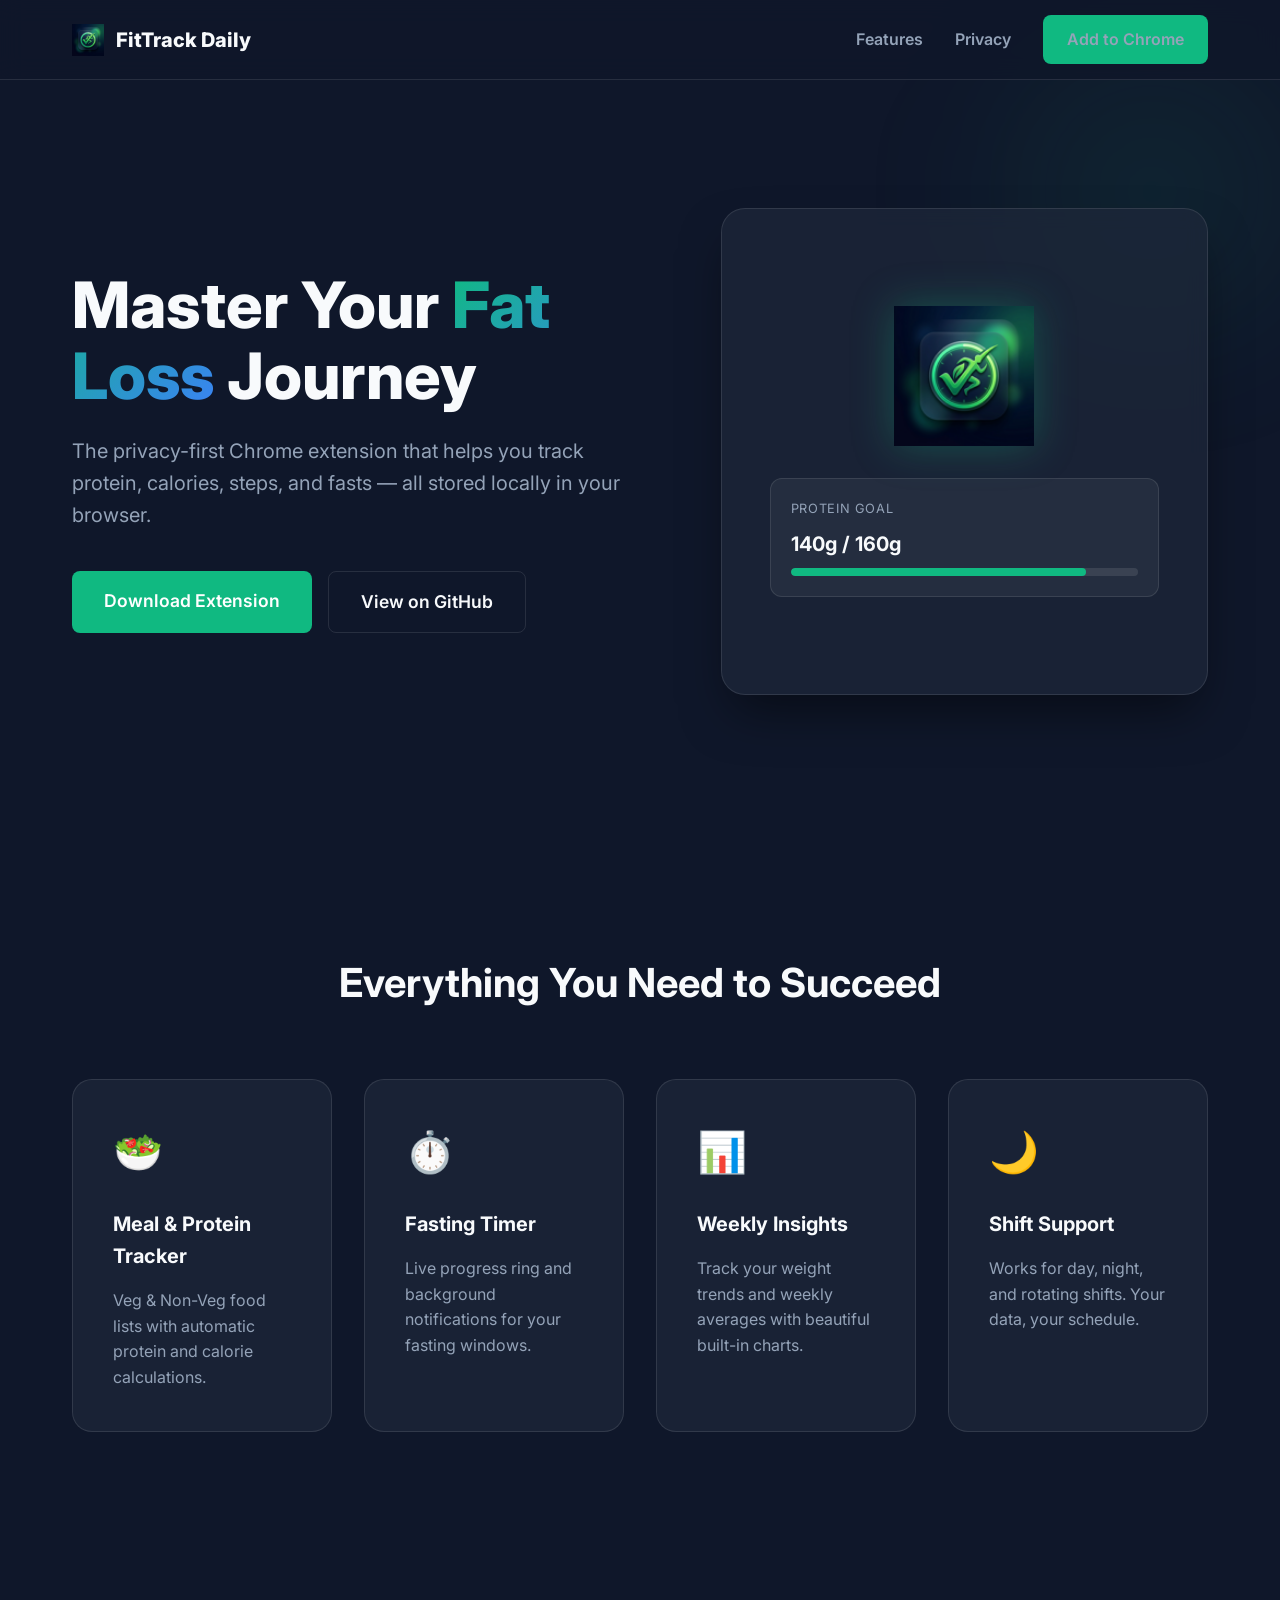
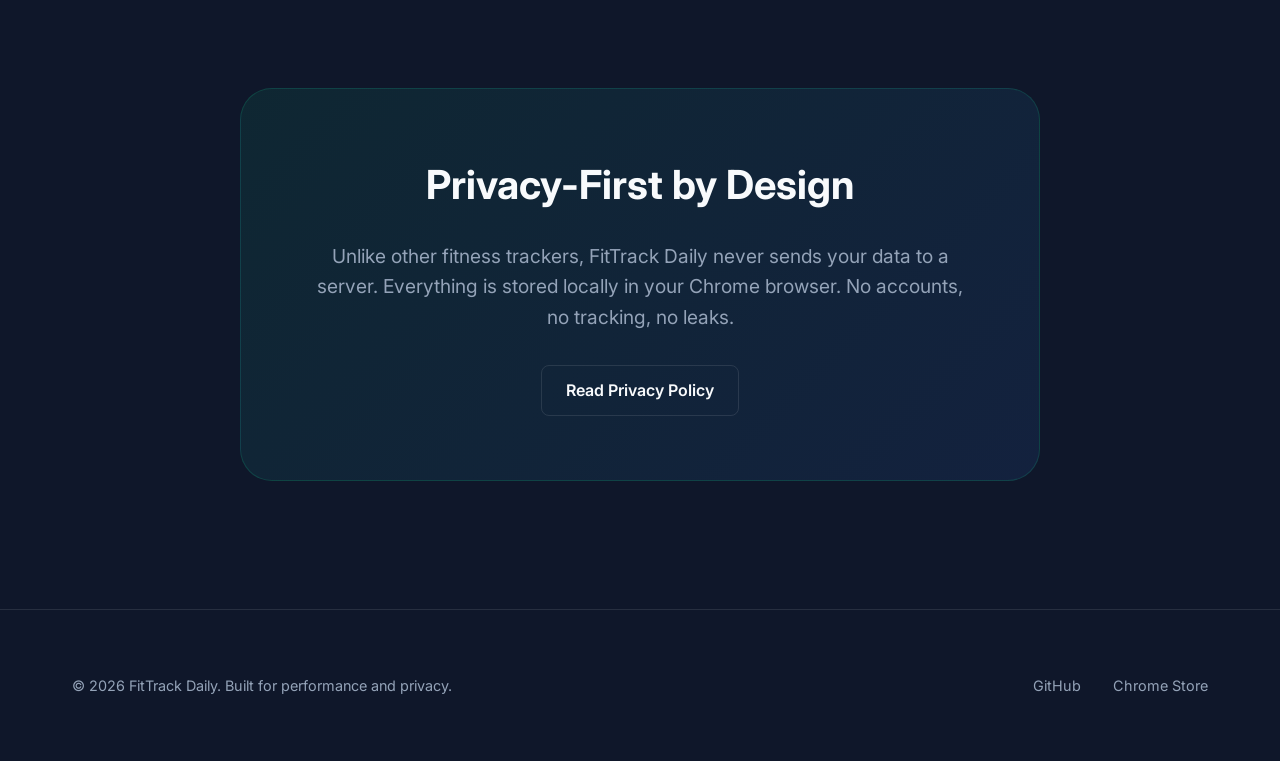
==== website/index.html @ a7be094e "feat: add landing page for the extension" ====
<!DOCTYPE html>
<html lang="en">

<head>
    <meta charset="UTF-8">
    <meta name="viewport" content="width=device-width, initial-scale=1.0">
    <title>FitTrack Daily — Privacy-First Fat Loss Tracker</title>
    <meta name="description"
        content="A privacy-first Chrome Extension for daily fat-loss tracking. Track protein, calories, steps, sleep, mood, and fasting progress 100% locally.">
    <link rel="stylesheet" href="style.css">
    <link rel="preconnect" href="https://fonts.googleapis.com">
    <link rel="preconnect" href="https://fonts.gstatic.com" crossorigin>
    <link href="https://fonts.googleapis.com/css2?family=Inter:wght@400;600;800&display=swap" rel="stylesheet">
</head>

<body>
    <nav>
        <div class="container nav-content">
            <div class="logo">
                <img src="../icons/icon48.png" alt="FitTrack Daily Logo">
                <span>FitTrack Daily</span>
            </div>
            <div class="nav-links">
                <a href="#features">Features</a>
                <a href="#privacy">Privacy</a>
                <a href="https://chrome.google.com/webstore" class="btn btn-primary">Add to Chrome</a>
            </div>
        </div>
    </nav>

    <header class="hero">
        <div class="container hero-content">
            <div class="hero-text">
                <h1>Master Your <span class="gradient-text">Fat Loss</span> Journey</h1>
                <p>The privacy-first Chrome extension that helps you track protein, calories, steps, and fasts — all
                    stored locally in your browser.</p>
                <div class="hero-cta">
                    <a href="https://chrome.google.com/webstore" class="btn btn-large btn-primary">Download
                        Extension</a>
                    <a href="https://github.com" class="btn btn-large btn-outline">View on GitHub</a>
                </div>
            </div>
            <div class="hero-image">
                <div class="image-mockup">
                    <img src="../icons/icon128.png" alt="Extension Icon" class="main-icon">
                    <div class="glass-card">
                        <div class="stat">
                            <span class="label">Protein Goal</span>
                            <span class="value">140g / 160g</span>
                            <div class="progress-bar">
                                <div class="progress" style="width: 85%"></div>
                            </div>
                        </div>
                    </div>
                </div>
            </div>
        </div>
    </header>

    <section id="features" class="features">
        <div class="container">
            <h2 class="section-title">Everything You Need to Succeed</h2>
            <div class="features-grid">
                <div class="feature-card">
                    <div class="feature-icon">🥗</div>
                    <h3>Meal & Protein Tracker</h3>
                    <p>Veg & Non-Veg food lists with automatic protein and calorie calculations.</p>
                </div>
                <div class="feature-card">
                    <div class="feature-icon">⏱️</div>
                    <h3>Fasting Timer</h3>
                    <p>Live progress ring and background notifications for your fasting windows.</p>
                </div>
                <div class="feature-card">
                    <div class="feature-icon">📊</div>
                    <h3>Weekly Insights</h3>
                    <p>Track your weight trends and weekly averages with beautiful built-in charts.</p>
                </div>
                <div class="feature-card">
                    <div class="feature-icon">🌙</div>
                    <h3>Shift Support</h3>
                    <p>Works for day, night, and rotating shifts. Your data, your schedule.</p>
                </div>
            </div>
        </div>
    </section>

    <section id="privacy" class="privacy-highlight">
        <div class="container">
            <div class="privacy-card">
                <h2>Privacy-First by Design</h2>
                <p>Unlike other fitness trackers, FitTrack Daily never sends your data to a server. Everything is stored
                    locally in your Chrome browser. No accounts, no tracking, no leaks.</p>
                <a href="../privacy_policy.html" class="btn btn-outline">Read Privacy Policy</a>
            </div>
        </div>
    </section>

    <footer>
        <div class="container footer-content">
            <p>&copy; 2026 FitTrack Daily. Built for performance and privacy.</p>
            <div class="footer-links">
                <a href="https://github.com">GitHub</a>
                <a href="https://chrome.google.com/webstore">Chrome Store</a>
            </div>
        </div>
    </footer>
</body>

</html>
---- website/style.css ----
:root {
    --primary: #10b981;
    --primary-dark: #059669;
    --bg: #0f172a;
    --text: #f8fafc;
    --text-muted: #94a3b8;
    --glass: rgba(30, 41, 59, 0.7);
    --border: rgba(255, 255, 255, 0.1);
}

* {
    margin: 0;
    padding: 0;
    box-sizing: border-box;
    font-family: 'Inter', sans-serif;
}

html {
    scroll-behavior: smooth;
}

body {
    background-color: var(--bg);
    color: var(--text);
    line-height: 1.6;
    overflow-x: hidden;
}

.container {
    max-width: 1200px;
    margin: 0 auto;
    padding: 0 2rem;
}

/* Nav */
nav {
    height: 80px;
    display: flex;
    align-items: center;
    border-bottom: 1px solid var(--border);
    position: sticky;
    top: 0;
    background: rgba(15, 23, 42, 0.8);
    backdrop-filter: blur(12px);
    z-index: 100;
}

.nav-content {
    display: flex;
    justify-content: space-between;
    align-items: center;
    width: 100%;
}

.logo {
    display: flex;
    align-items: center;
    gap: 0.75rem;
    font-weight: 800;
    font-size: 1.25rem;
}

.logo img {
    height: 32px;
    width: 32px;
}

.nav-links {
    display: flex;
    align-items: center;
    gap: 2rem;
}

.nav-links a {
    text-decoration: none;
    color: var(--text-muted);
    font-weight: 600;
    transition: color 0.3s;
}

.nav-links a:hover {
    color: var(--text);
}

/* Hero */
.hero {
    padding: 8rem 0;
    position: relative;
}

.hero::before {
    content: '';
    position: absolute;
    top: -10%;
    right: -10%;
    width: 40%;
    height: 50%;
    background: radial-gradient(circle, rgba(16, 185, 129, 0.1) 0%, transparent 70%);
    filter: blur(60px);
    z-index: -1;
}

.hero-content {
    display: grid;
    grid-template-columns: 1.2fr 1fr;
    gap: 4rem;
    align-items: center;
}

h1 {
    font-size: 4rem;
    line-height: 1.1;
    font-weight: 800;
    margin-bottom: 1.5rem;
}

.gradient-text {
    background: linear-gradient(135deg, #10b981 0%, #3b82f6 100%);
    -webkit-background-clip: text;
    -webkit-text-fill-color: transparent;
}

.hero-text p {
    font-size: 1.25rem;
    color: var(--text-muted);
    margin-bottom: 2.5rem;
    max-width: 600px;
}

.hero-cta {
    display: flex;
    gap: 1rem;
}

/* Buttons */
.btn {
    padding: 0.75rem 1.5rem;
    border-radius: 8px;
    text-decoration: none;
    font-weight: 600;
    transition: all 0.3s ease;
    display: inline-block;
}

.btn-large {
    padding: 1rem 2rem;
    font-size: 1.1rem;
}

.btn-primary {
    background: var(--primary);
    color: #fff;
}

.btn-primary:hover {
    background: var(--primary-dark);
    transform: translateY(-2px);
    box-shadow: 0 10px 20px -10px rgba(16, 185, 129, 0.5);
}

.btn-outline {
    border: 1px solid var(--border);
    color: var(--text);
}

.btn-outline:hover {
    background: var(--border);
    transform: translateY(-2px);
}

/* Mockup */
.hero-image {
    position: relative;
}

.image-mockup {
    background: var(--glass);
    border: 1px solid var(--border);
    border-radius: 24px;
    padding: 3rem;
    aspect-ratio: 1;
    display: flex;
    flex-direction: column;
    align-items: center;
    justify-content: center;
    position: relative;
    box-shadow: 0 25px 50px -12px rgba(0, 0, 0, 0.5);
    backdrop-filter: blur(10px);
}

.main-icon {
    width: 140px;
    height: 140px;
    margin-bottom: 2rem;
    filter: drop-shadow(0 0 20px rgba(16, 185, 129, 0.3));
}

.glass-card {
    background: rgba(255, 255, 255, 0.05);
    border: 1px solid var(--border);
    border-radius: 12px;
    padding: 1.25rem;
    width: 100%;
}

.stat {
    display: flex;
    flex-direction: column;
    gap: 0.5rem;
}

.stat .label {
    font-size: 0.8rem;
    color: var(--text-muted);
    text-transform: uppercase;
    letter-spacing: 0.05em;
}

.stat .value {
    font-size: 1.25rem;
    font-weight: 700;
}

.progress-bar {
    height: 8px;
    background: rgba(255, 255, 255, 0.1);
    border-radius: 4px;
    overflow: hidden;
}

.progress {
    height: 100%;
    background: var(--primary);
    border-radius: 4px;
}

/* Features */
.features {
    padding: 8rem 0;
}

.section-title {
    text-align: center;
    font-size: 2.5rem;
    margin-bottom: 4rem;
}

.features-grid {
    display: grid;
    grid-template-columns: repeat(auto-fit, minmax(250px, 1fr));
    gap: 2rem;
}

.feature-card {
    background: var(--glass);
    border: 1px solid var(--border);
    padding: 2.5rem;
    border-radius: 20px;
    transition: transform 0.3s;
}

.feature-card:hover {
    transform: translateY(-5px);
    border-color: rgba(16, 185, 129, 0.3);
}

.feature-icon {
    font-size: 2.5rem;
    margin-bottom: 1.5rem;
}

.feature-card h3 {
    margin-bottom: 1rem;
    font-size: 1.25rem;
}

.feature-card p {
    color: var(--text-muted);
}

/* Privacy */
.privacy-highlight {
    padding: 8rem 0;
}

.privacy-card {
    background: linear-gradient(135deg, rgba(16, 185, 129, 0.1) 0%, rgba(59, 130, 246, 0.1) 100%);
    border: 1px solid rgba(16, 185, 129, 0.2);
    padding: 4rem;
    border-radius: 32px;
    text-align: center;
    max-width: 800px;
    margin: 0 auto;
}

.privacy-card h2 {
    font-size: 2.5rem;
    margin-bottom: 1.5rem;
}

.privacy-card p {
    font-size: 1.2rem;
    color: var(--text-muted);
    margin-bottom: 2rem;
}

/* Footer */
footer {
    padding: 4rem 0;
    border-top: 1px solid var(--border);
}

.footer-content {
    display: flex;
    justify-content: space-between;
    align-items: center;
    color: var(--text-muted);
    font-size: 0.9rem;
}

.footer-links {
    display: flex;
    gap: 2rem;
}

.footer-links a {
    color: var(--text-muted);
    text-decoration: none;
}

.footer-links a:hover {
    color: var(--text);
}

/* Mobile */
@media (max-width: 968px) {
    .hero-content {
        grid-template-columns: 1fr;
        text-align: center;
    }

    .hero-text p {
        margin: 0 auto 2.5rem;
    }

    .hero-cta {
        justify-content: center;
    }

    h1 {
        font-size: 3rem;
    }

    .image-mockup {
        max-width: 400px;
        margin: 0 auto;
    }
}
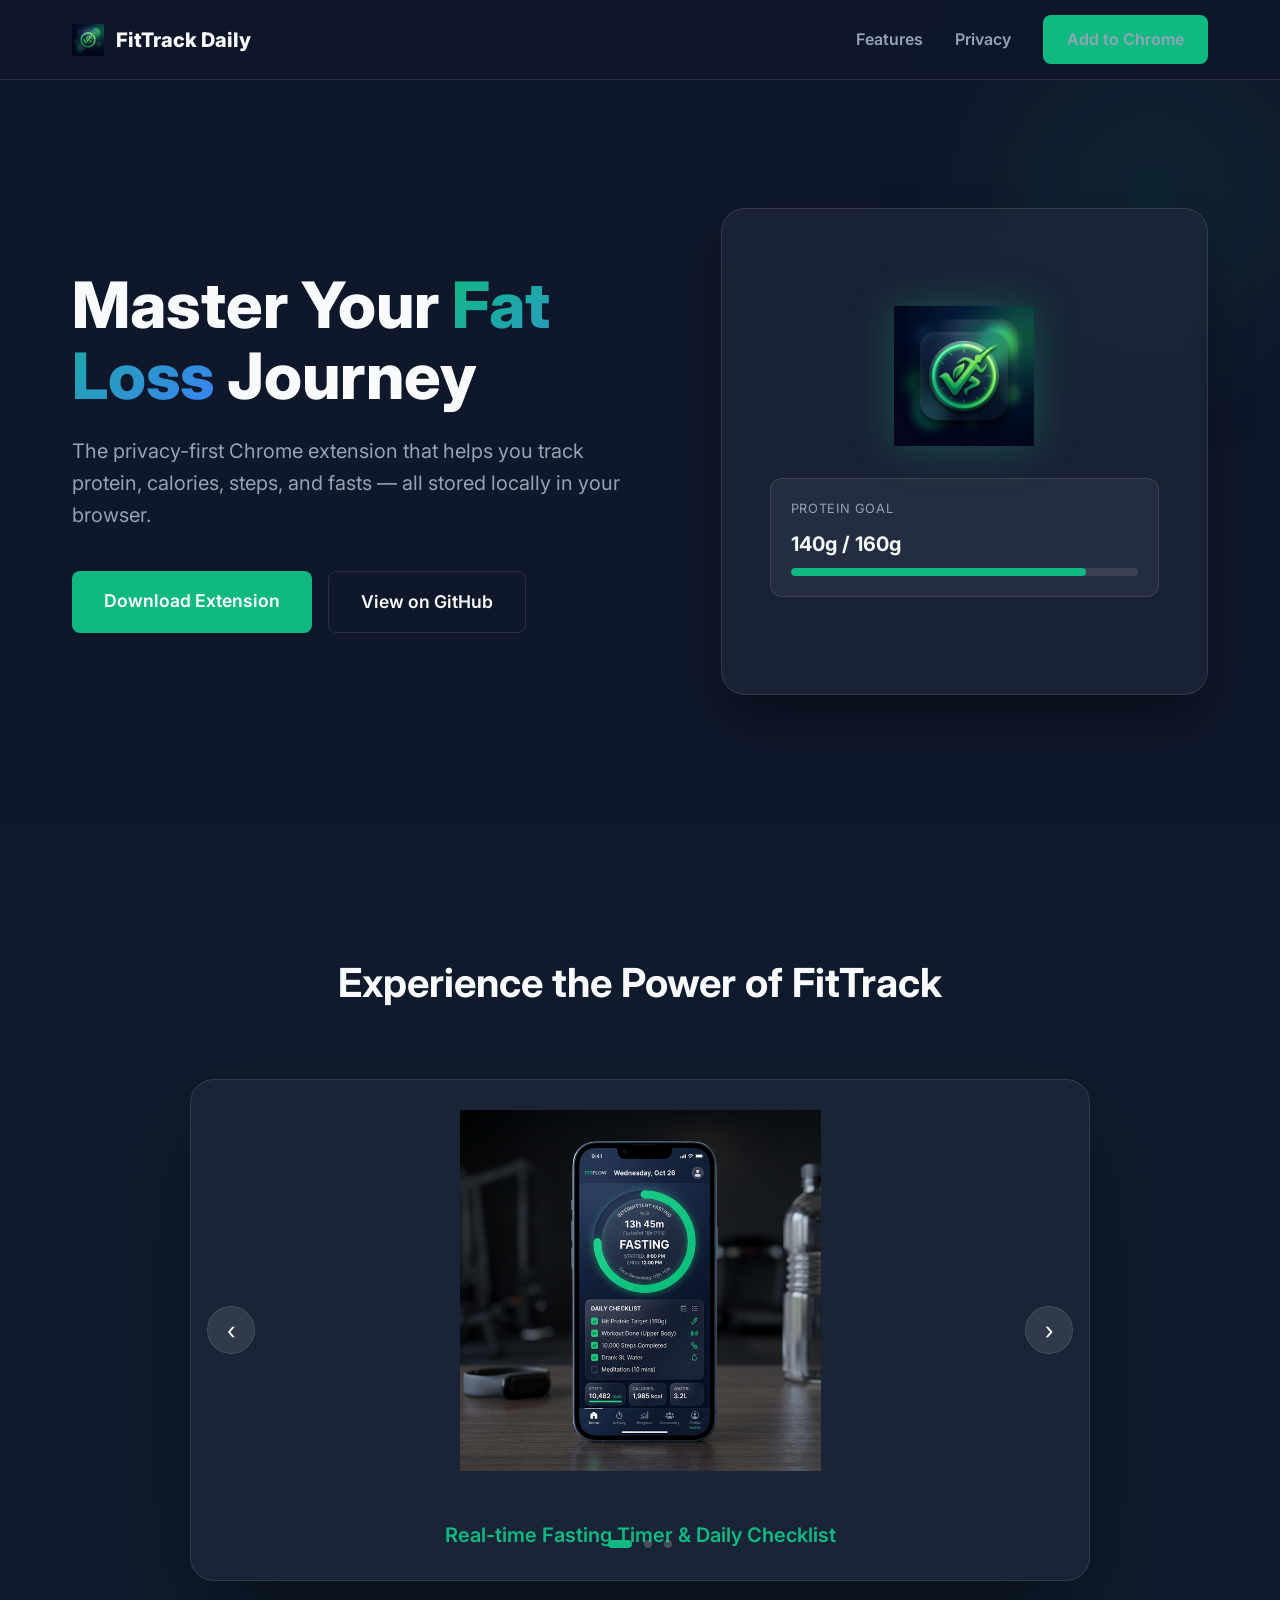
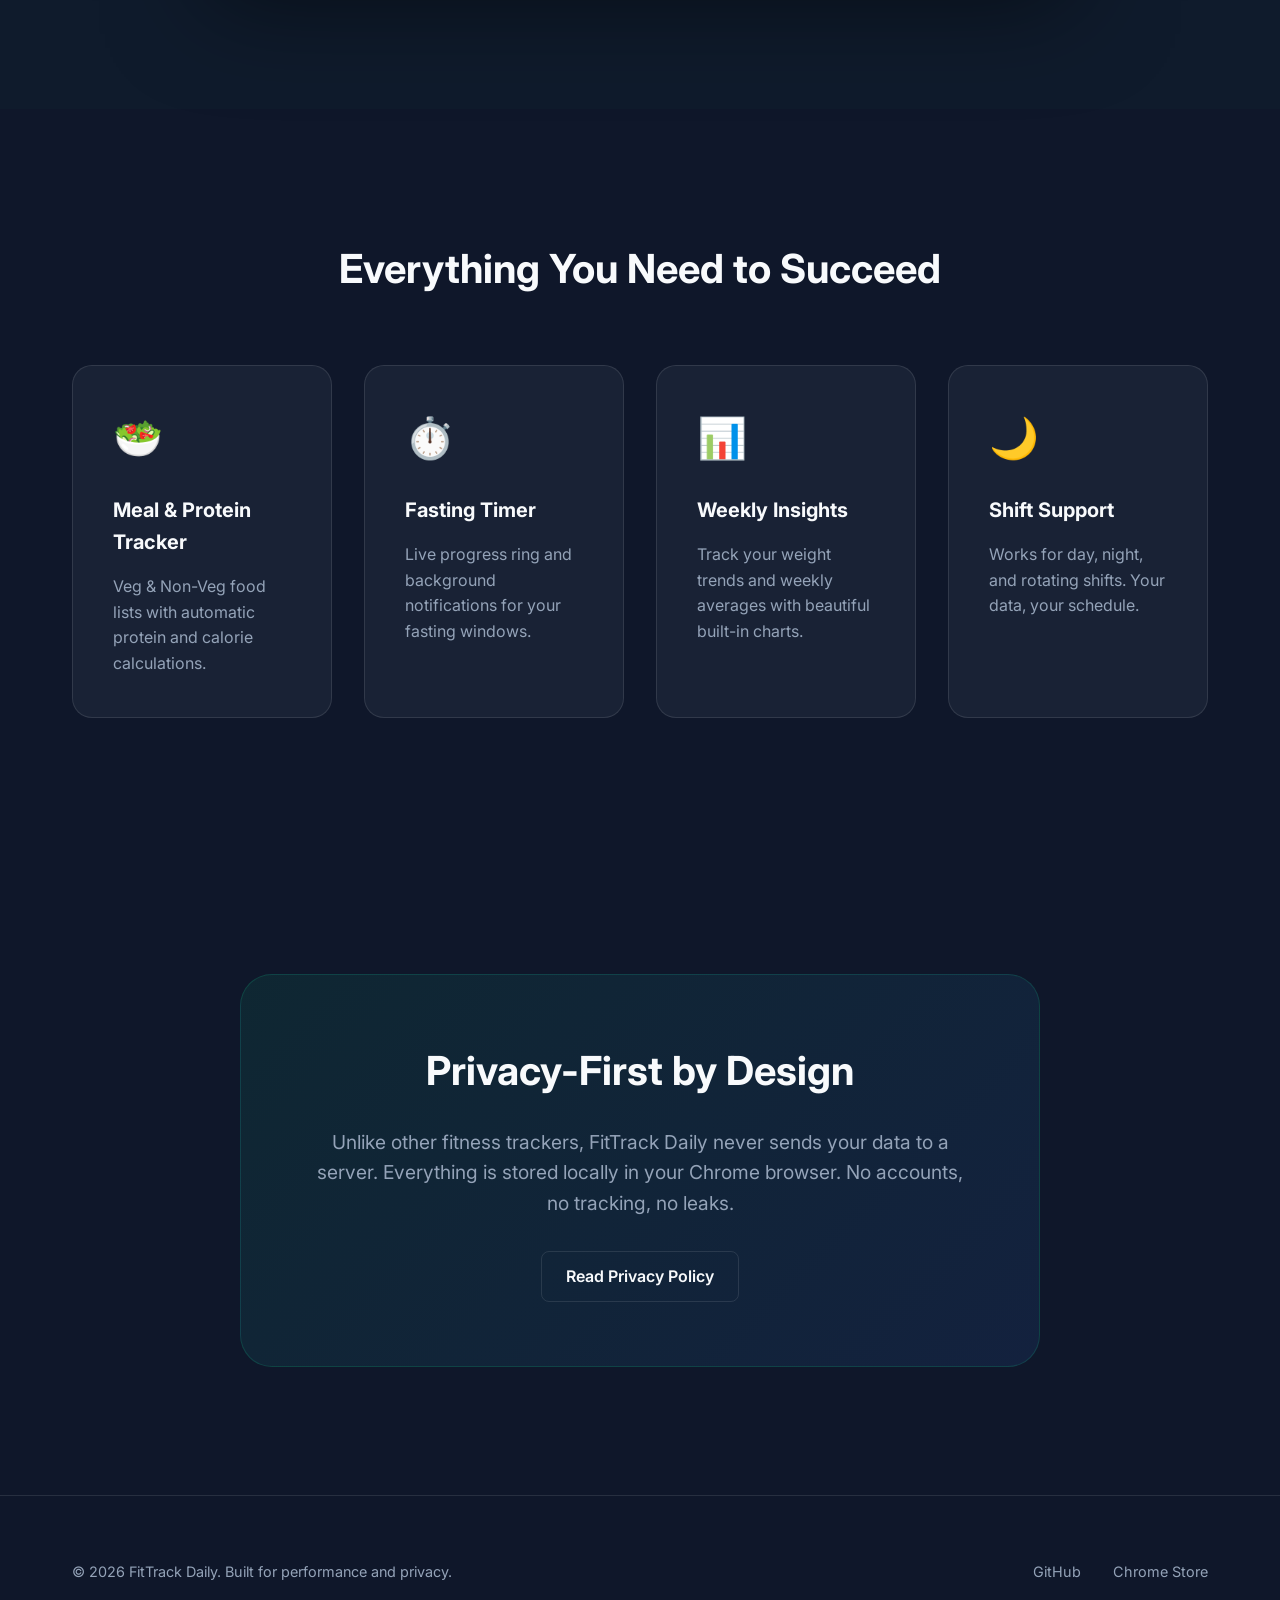
==== commit 7b19f10b: "feat: enhance landing page with screenshots and diet template" ====
--- a/website/index.html
+++ b/website/index.html
@@ -57,6 +57,33 @@
         </div>
     </header>
 
+    <section class="app-showcase">
+        <div class="container">
+            <h2 class="section-title">Experience the Power of FitTrack</h2>
+            <div class="carousel-container">
+                <div class="carousel" id="appCarousel">
+                    <div class="slide active">
+                        <img src="assets/dashboard.png" alt="Dashboard Mockup">
+                        <div class="slide-caption">Real-time Fasting Timer & Daily Checklist</div>
+                    </div>
+                    <div class="slide">
+                        <img src="assets/meals.png" alt="Meal Tracker Mockup">
+                        <div class="slide-caption">Intuitive Meal & Protein Tracking</div>
+                    </div>
+                    <div class="slide">
+                        <img src="assets/insights.png" alt="Insights Mockup">
+                        <div class="slide-caption">Beautiful Weight Trend Visualizations</div>
+                    </div>
+                </div>
+                <div class="carousel-nav">
+                    <button class="carousel-btn prev" id="prevSlide">&lsaquo;</button>
+                    <button class="carousel-btn next" id="nextSlide">&rsaquo;</button>
+                </div>
+                <div class="carousel-dots" id="carouselDots"></div>
+            </div>
+        </div>
+    </section>
+
     <section id="features" class="features">
         <div class="container">
             <h2 class="section-title">Everything You Need to Succeed</h2>
@@ -105,6 +132,44 @@
             </div>
         </div>
     </footer>
+
+    <script>
+        // Simple Carousel Logic
+        const slides = document.querySelectorAll('.slide');
+        const dotsContainer = document.getElementById('carouselDots');
+        const prevBtn = document.getElementById('prevSlide');
+        const nextBtn = document.getElementById('nextSlide');
+        let currentSlide = 0;
+
+        // Create dots
+        slides.forEach((_, i) => {
+            const dot = document.createElement('div');
+            dot.classList.add('dot');
+            if (i === 0) dot.classList.add('active');
+            dot.addEventListener('click', () => goToSlide(i));
+            dotsContainer.appendChild(dot);
+        });
+
+        const dots = document.querySelectorAll('.dot');
+
+        function updateCarousel() {
+            slides.forEach((slide, i) => {
+                slide.classList.toggle('active', i === currentSlide);
+                dots[i].classList.toggle('active', i === currentSlide);
+            });
+        }
+
+        function goToSlide(n) {
+            currentSlide = (n + slides.length) % slides.length;
+            updateCarousel();
+        }
+
+        prevBtn.addEventListener('click', () => goToSlide(currentSlide - 1));
+        nextBtn.addEventListener('click', () => goToSlide(currentSlide + 1));
+
+        // Auto play
+        setInterval(() => goToSlide(currentSlide + 1), 5000);
+    </script>
 </body>
 
 </html>
--- a/website/style.css
+++ b/website/style.css
@@ -278,6 +278,164 @@
     color: var(--text-muted);
 }
 
+/* App Showcase & Carousel */
+.app-showcase {
+    padding: 8rem 0;
+    background: rgba(16, 185, 129, 0.02);
+}
+
+.carousel-container {
+    position: relative;
+    max-width: 900px;
+    margin: 0 auto;
+    border-radius: 24px;
+    overflow: hidden;
+    border: 1px solid var(--border);
+    background: var(--glass);
+    box-shadow: 0 40px 100px -20px rgba(0, 0, 0, 0.5);
+}
+
+.carousel {
+    position: relative;
+    height: 500px;
+}
+
+.slide {
+    position: absolute;
+    top: 0;
+    left: 0;
+    width: 100%;
+    height: 100%;
+    opacity: 0;
+    transition: opacity 0.8s ease-in-out;
+    display: flex;
+    flex-direction: column;
+    align-items: center;
+    justify-content: center;
+}
+
+.slide.active {
+    opacity: 1;
+    z-index: 1;
+}
+
+.slide img {
+    max-width: 100%;
+    max-height: 85%;
+    object-fit: contain;
+    padding: 2rem;
+}
+
+.slide-caption {
+    padding: 1rem 2rem 2rem;
+    font-size: 1.25rem;
+    font-weight: 600;
+    color: var(--primary);
+    text-align: center;
+}
+
+.carousel-nav {
+    position: absolute;
+    top: 50%;
+    width: 100%;
+    display: flex;
+    justify-content: space-between;
+    padding: 0 1rem;
+    transform: translateY(-50%);
+    z-index: 10;
+    pointer-events: none;
+}
+
+.carousel-btn {
+    background: rgba(255, 255, 255, 0.1);
+    border: 1px solid var(--border);
+    color: #fff;
+    width: 48px;
+    height: 48px;
+    border-radius: 50%;
+    font-size: 1.5rem;
+    cursor: pointer;
+    backdrop-filter: blur(5px);
+    transition: all 0.3s;
+    pointer-events: auto;
+}
+
+.carousel-btn:hover {
+    background: var(--primary);
+    border-color: var(--primary);
+}
+
+.carousel-dots {
+    position: absolute;
+    bottom: 2rem;
+    left: 50%;
+    transform: translateX(-50%);
+    display: flex;
+    gap: 0.75rem;
+    z-index: 10;
+}
+
+.dot {
+    width: 8px;
+    height: 8px;
+    border-radius: 50%;
+    background: rgba(255, 255, 255, 0.2);
+    cursor: pointer;
+    transition: all 0.3s;
+}
+
+.dot.active {
+    background: var(--primary);
+    width: 24px;
+    border-radius: 4px;
+}
+
+/* Diet Template Section */
+.diet-template-section {
+    padding: 8rem 0;
+}
+
+.section-subtitle {
+    text-align: center;
+    color: var(--text-muted);
+    margin-top: -3.5rem;
+    margin-bottom: 4rem;
+    font-size: 1.1rem;
+}
+
+.table-card {
+    background: var(--glass);
+    border: 1px solid var(--border);
+    border-radius: 20px;
+    padding: 2rem;
+    overflow-x: auto;
+    margin-bottom: 2rem;
+}
+
+table {
+    width: 100%;
+    border-collapse: collapse;
+    min-width: 600px;
+}
+
+th {
+    text-align: left;
+    padding: 1rem;
+    border-bottom: 1px solid var(--border);
+    color: var(--primary);
+    font-size: 0.9rem;
+    text-transform: uppercase;
+}
+
+td {
+    padding: 1rem;
+    border-bottom: 1px solid var(--border);
+}
+
+.template-cta {
+    text-align: center;
+}
+
 /* Privacy */
 .privacy-highlight {
     padding: 8rem 0;
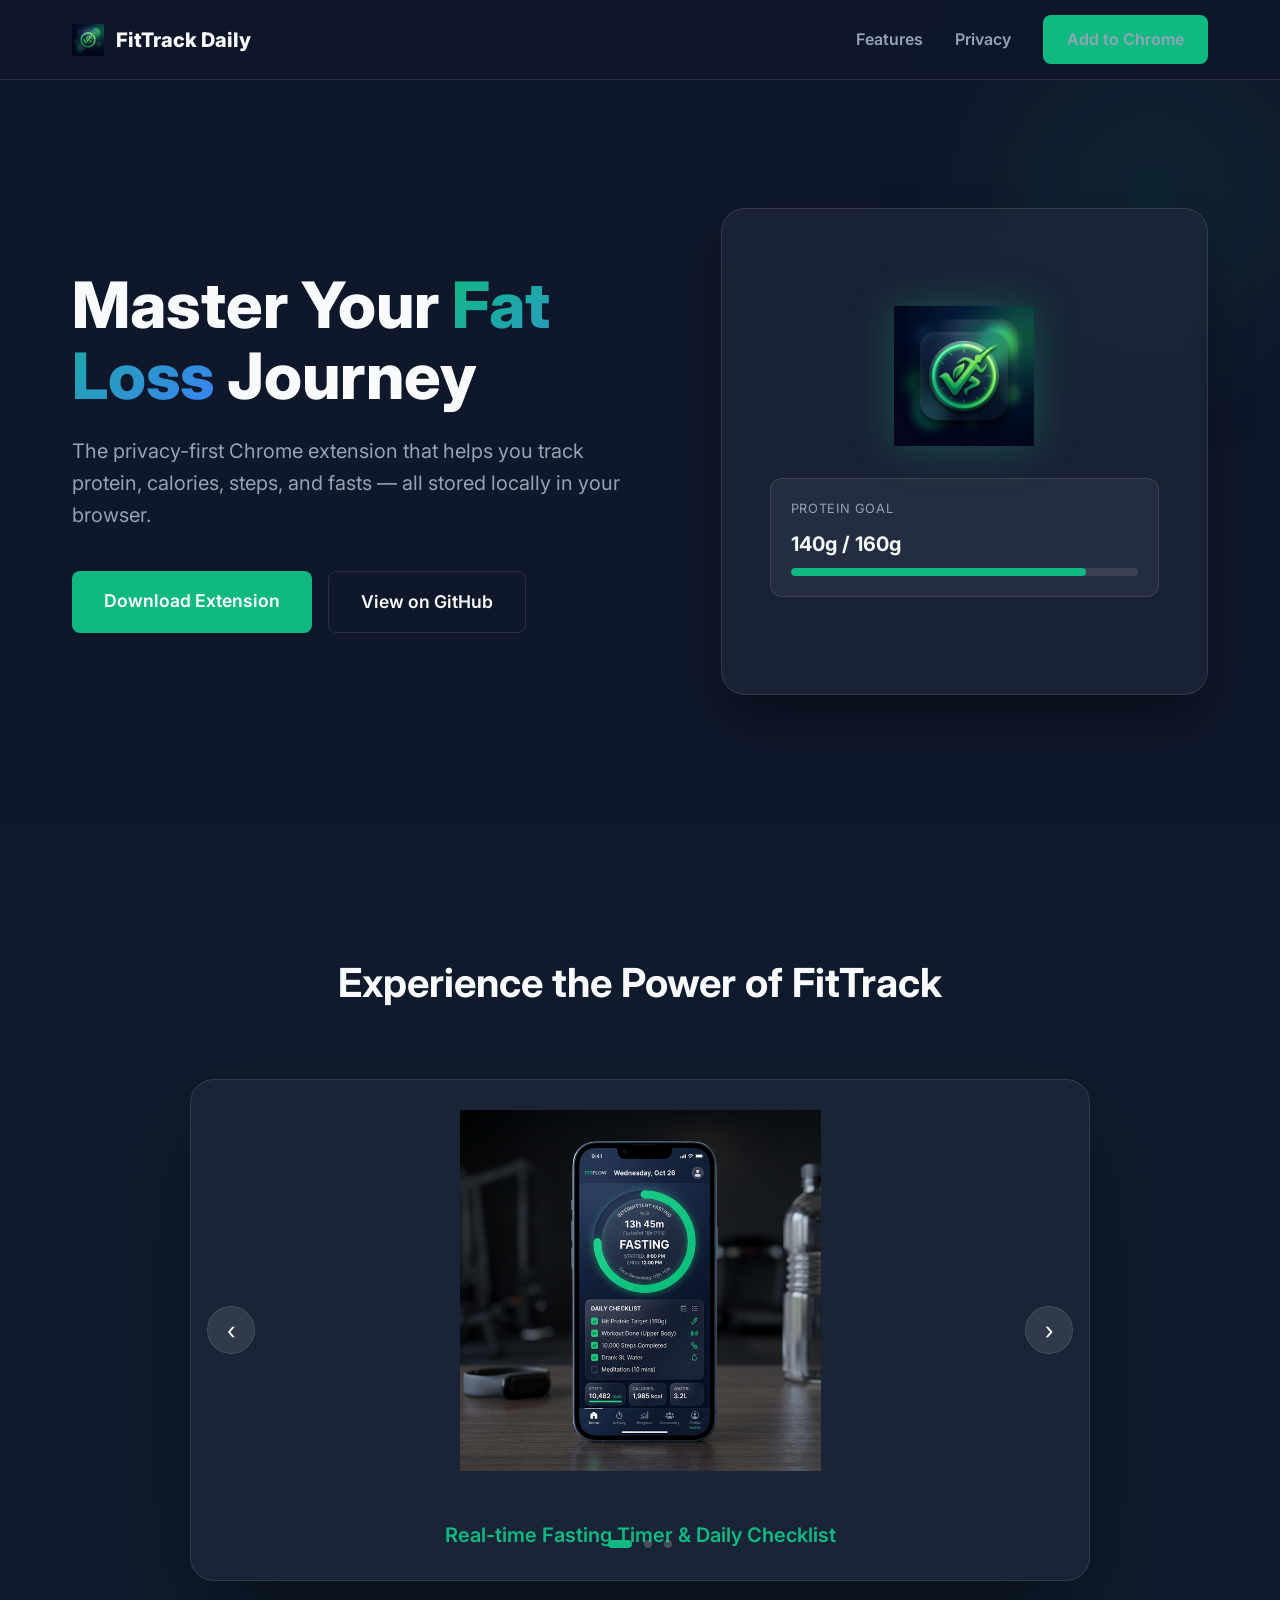
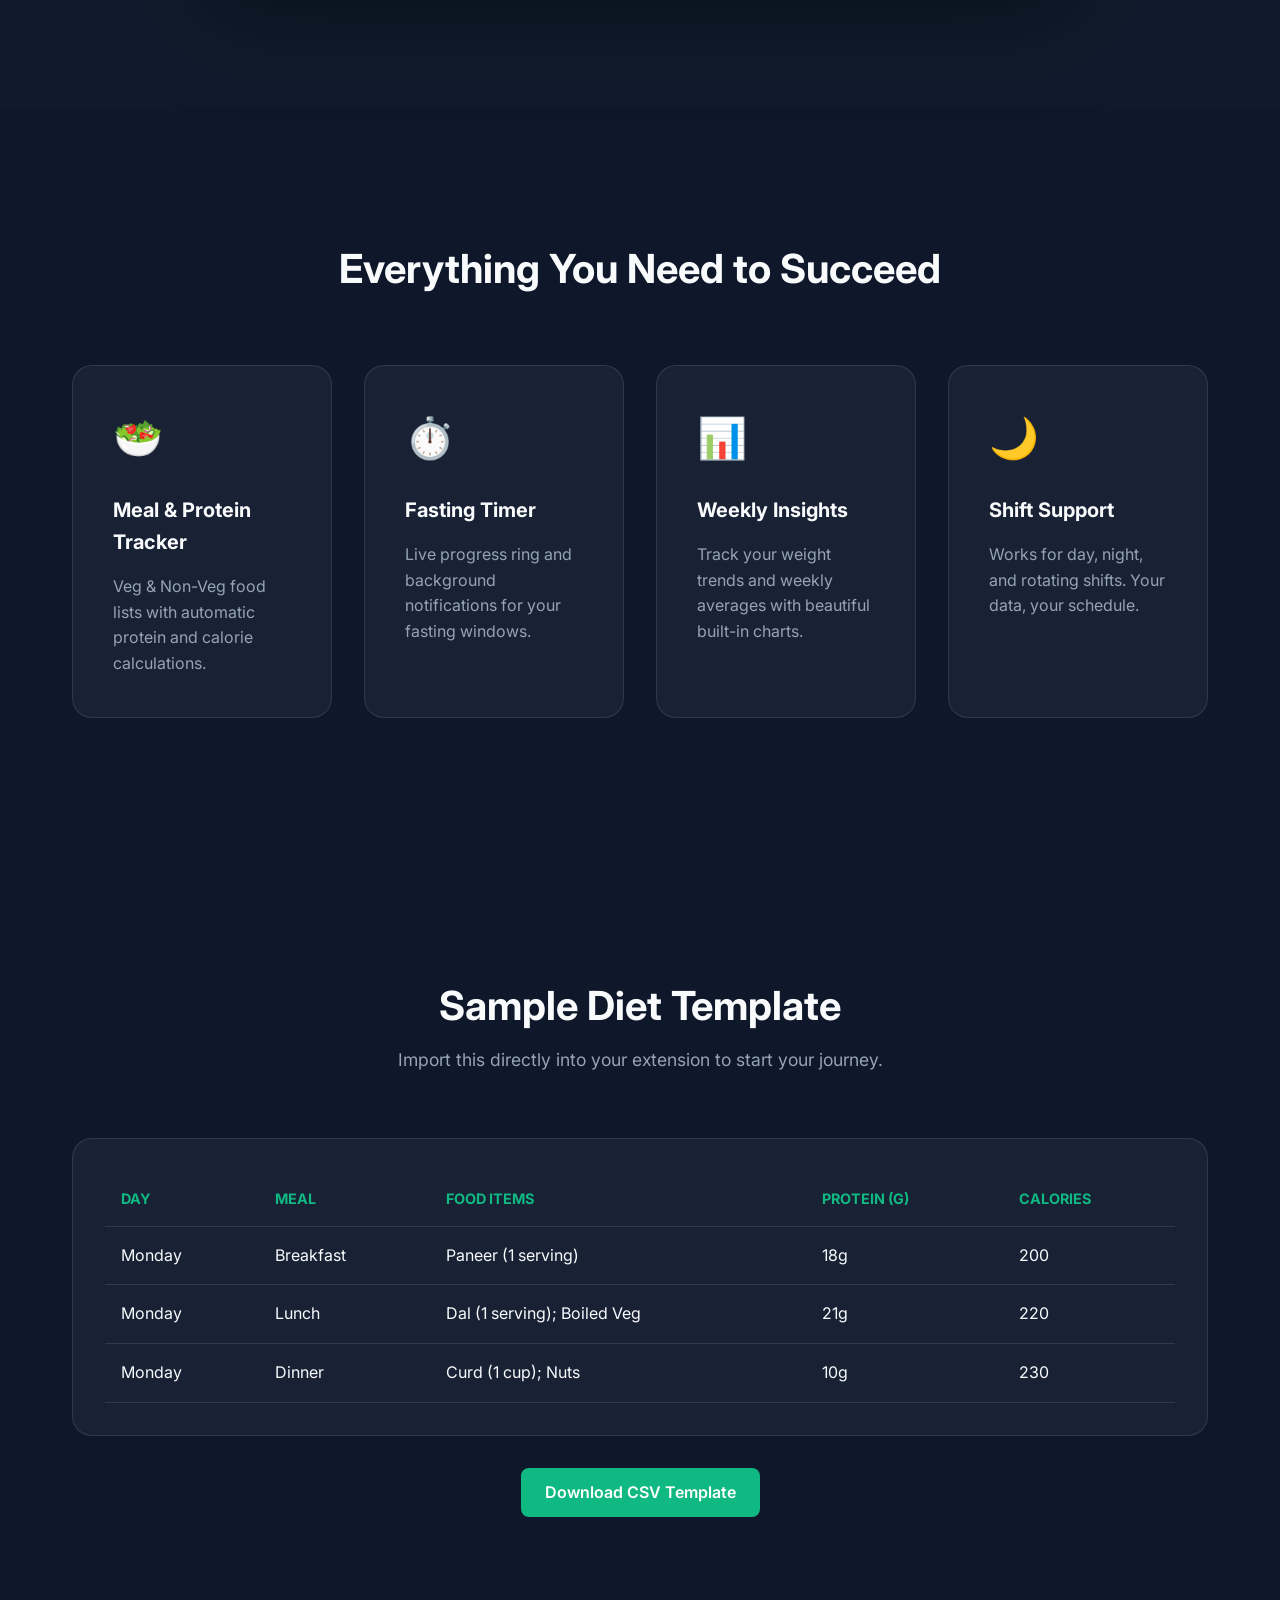
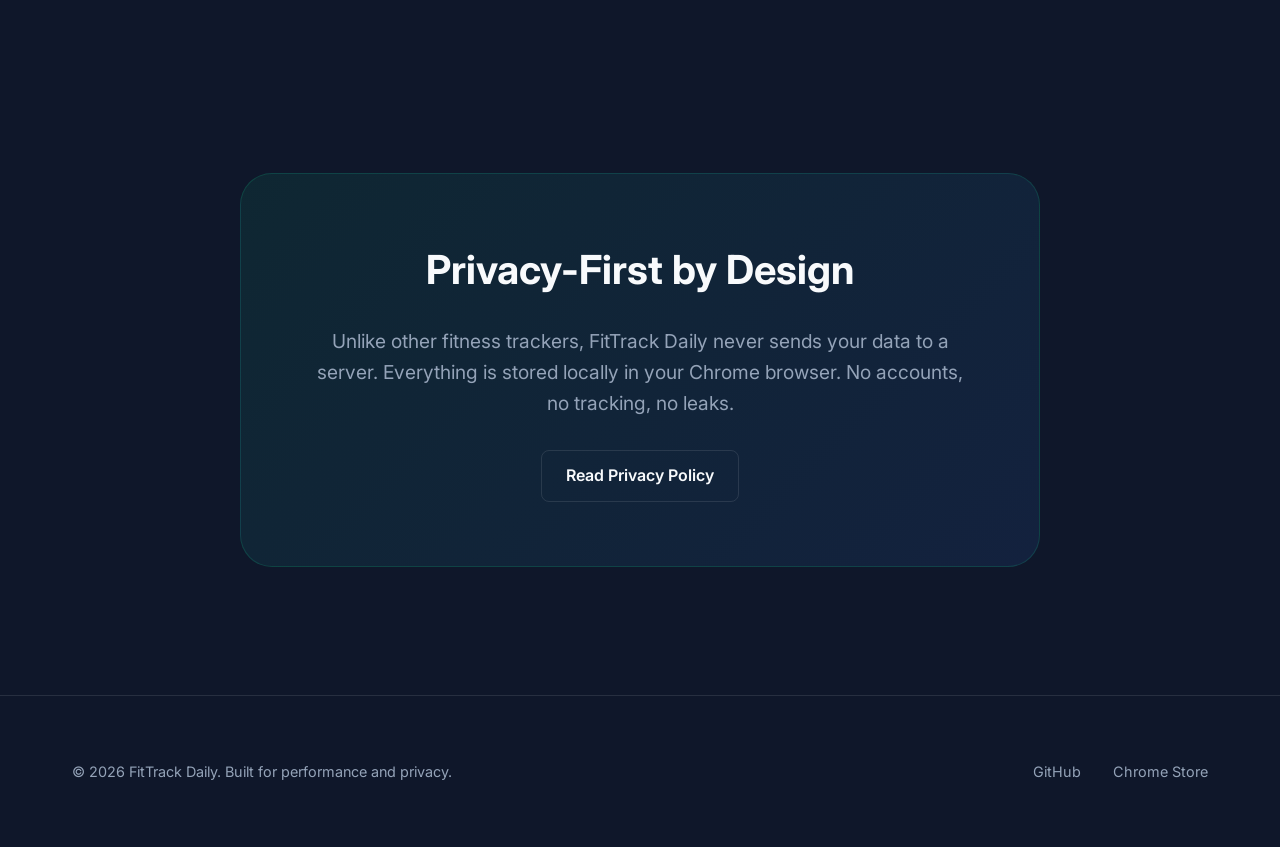
==== commit 483cdca4: "feat: add diet template section to landing page" ====
--- a/website/index.html
+++ b/website/index.html
@@ -112,6 +112,54 @@
         </div>
     </section>
 
+    <section id="diet-template" class="diet-template-section">
+        <div class="container">
+            <h2 class="section-title">Sample Diet Template</h2>
+            <p class="section-subtitle">Import this directly into your extension to start your journey.</p>
+            <div class="template-container">
+                <div class="table-card">
+                    <table>
+                        <thead>
+                            <tr>
+                                <th>Day</th>
+                                <th>Meal</th>
+                                <th>Food Items</th>
+                                <th>Protein (g)</th>
+                                <th>Calories</th>
+                            </tr>
+                        </thead>
+                        <tbody>
+                            <tr>
+                                <td>Monday</td>
+                                <td>Breakfast</td>
+                                <td>Paneer (1 serving)</td>
+                                <td>18g</td>
+                                <td>200</td>
+                            </tr>
+                            <tr>
+                                <td>Monday</td>
+                                <td>Lunch</td>
+                                <td>Dal (1 serving); Boiled Veg</td>
+                                <td>21g</td>
+                                <td>220</td>
+                            </tr>
+                            <tr>
+                                <td>Monday</td>
+                                <td>Dinner</td>
+                                <td>Curd (1 cup); Nuts</td>
+                                <td>10g</td>
+                                <td>230</td>
+                            </tr>
+                        </tbody>
+                    </table>
+                </div>
+                <div class="template-cta">
+                    <a href="assets/diet_template.csv" download class="btn btn-primary">Download CSV Template</a>
+                </div>
+            </div>
+        </div>
+    </section>
+
     <section id="privacy" class="privacy-highlight">
         <div class="container">
             <div class="privacy-card">
--- a/website/style.css
+++ b/website/style.css
@@ -117,6 +117,7 @@
 .gradient-text {
     background: linear-gradient(135deg, #10b981 0%, #3b82f6 100%);
     -webkit-background-clip: text;
+    background-clip: text;
     -webkit-text-fill-color: transparent;
 }
 
